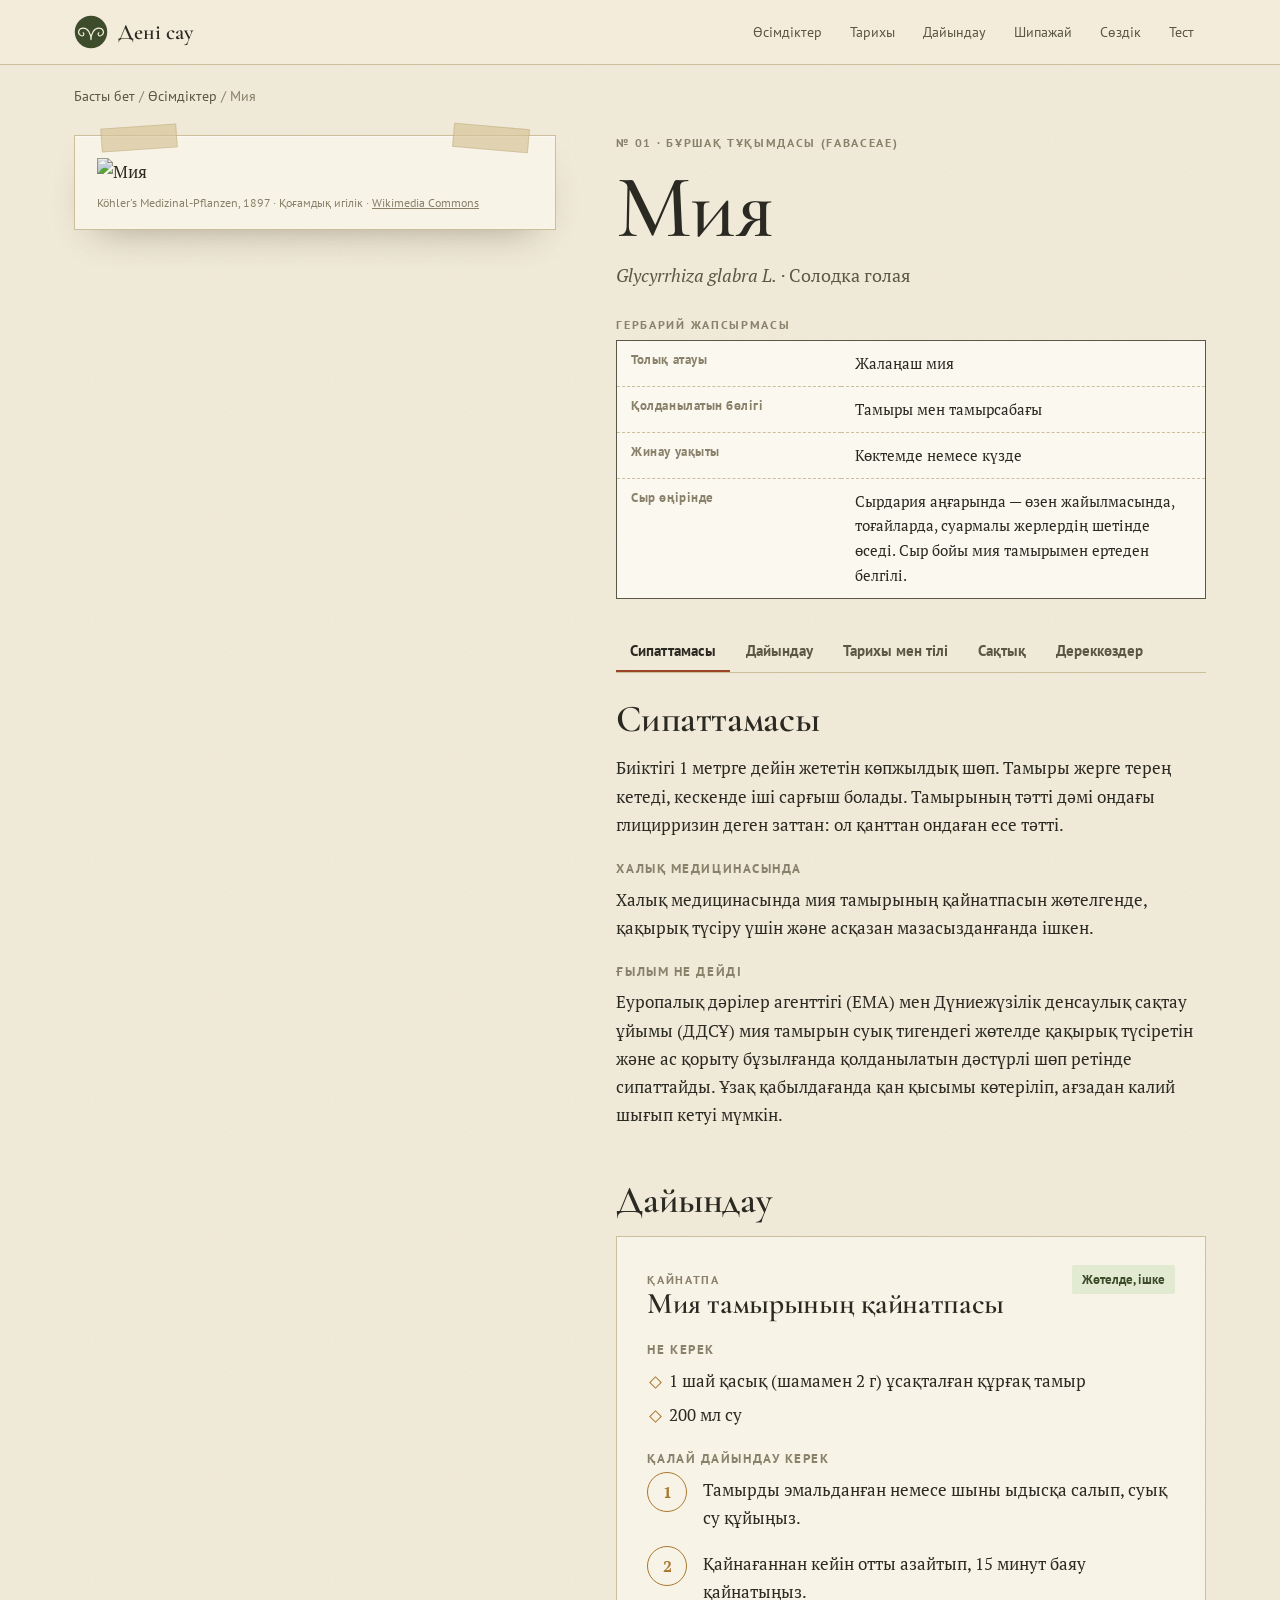
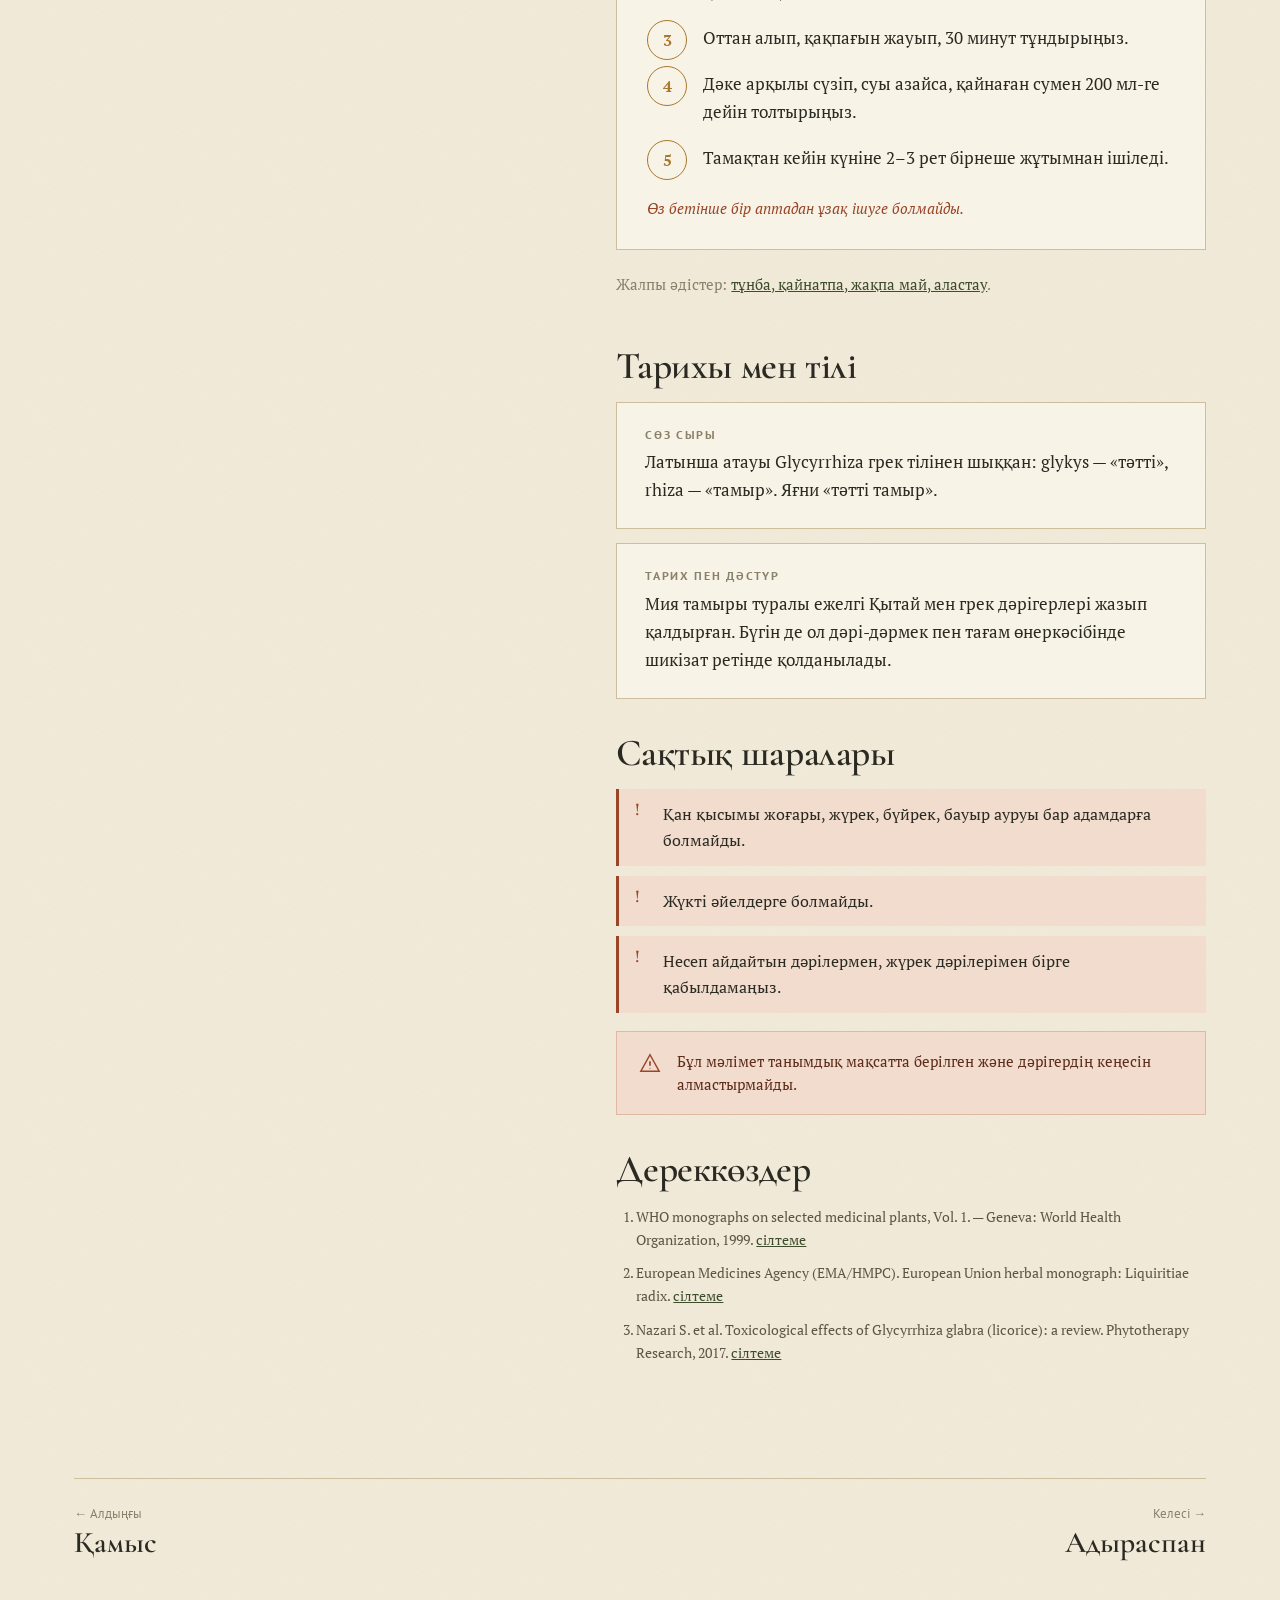
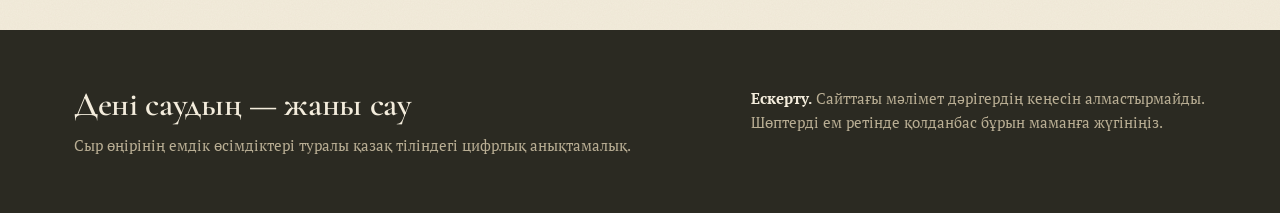
==== plant.html @ 4925a10c "Сайт «Дені саудың — жаны сау»: емдік өсімдіктер анықтамалығы Co-Authored-By: Claude Opus 5.5 <norepl" ====
<!doctype html>
<html lang="kk">
<head>
  <meta charset="utf-8">
  <meta name="viewport" content="width=device-width, initial-scale=1">
  <title>Өсімдік — Дені саудың жаны сау</title>
  <link rel="preconnect" href="https://fonts.googleapis.com">
  <link rel="preconnect" href="https://fonts.gstatic.com" crossorigin>
  <link href="https://fonts.googleapis.com/css2?family=Cormorant+Garamond:ital,wght@0,500;0,600;0,700;1,500&family=PT+Sans:wght@400;700&family=PT+Serif:ital,wght@0,400;0,700;1,400&display=swap" rel="stylesheet">
  <link rel="stylesheet" href="css/style.css?v=4">
  <link rel="icon" href="data:image/svg+xml,%3Csvg xmlns='http://www.w3.org/2000/svg' viewBox='0 0 44 44'%3E%3Ccircle cx='22' cy='22' r='21' fill='%233d4c2a'/%3E%3Cpath d='M22 32C22 22 26 14 32 14S40 20 36 23 30 22 32 20M22 32C22 22 18 14 12 14S4 20 8 23 14 22 12 20' fill='none' stroke='%23f3ecdc' stroke-width='2.2' stroke-linecap='round'/%3E%3C/svg%3E">
</head>
<body>
<svg width="0" height="0" style="position:absolute" aria-hidden="true">
  <defs>
    <symbol id="qm" viewBox="0 0 44 22">
      <path d="M22 21C22 13 26 6 32 6S40 12 36 15 30 14 32 12M22 21C22 13 18 6 12 6S4 12 8 15 14 14 12 12" fill="none" stroke="currentColor" stroke-width="1.5" stroke-linecap="round"/>
    </symbol>
  </defs>
</svg>

<header class="nav">
  <div class="wrap">
    <a class="brand" href="index.html" aria-label="Басты бет">
      <svg viewBox="0 0 44 44" aria-hidden="true"><circle cx="22" cy="22" r="21" fill="#3d4c2a"/><use href="#qm" x="0" y="11" width="44" height="22" color="#f3ecdc"/></svg>
      <b>Дені сау</b>
    </a>
    <nav class="nav-links" id="navLinks">
      <a href="index.html#osimdikter">Өсімдіктер</a>
      <a href="index.html#tarih">Тарихы</a>
      <a href="index.html#adister">Дайындау</a>
      <a href="index.html#karta">Шипажай</a>
      <a href="index.html#sozdik">Сөздік</a>
      <a href="index.html#test">Тест</a>
    </nav>
    <button class="menu-btn" id="menuBtn" aria-label="Мәзір" aria-expanded="false">
      <svg width="22" height="16" viewBox="0 0 22 16"><path d="M0 1h22M0 8h22M0 15h22" stroke="currentColor" stroke-width="1.6"/></svg>
    </button>
  </div>
</header>

<main class="wrap" id="page"></main>

<footer>
  <div class="wrap">
    <div>
      <h3>Дені саудың — жаны сау</h3>
      <p>Сыр өңірінің емдік өсімдіктері туралы қазақ тіліндегі цифрлық анықтамалық.</p>
    </div>
    <div>
      <p><b style="color:#f3ecdc">Ескерту.</b> Сайттағы мәлімет дәрігердің кеңесін алмастырмайды. Шөптерді ем ретінде қолданбас бұрын маманға жүгініңіз.</p>
    </div>
  </div>
</footer>

<script src="js/data.js?v=4"></script>
<script src="js/plant.js?v=4"></script>
</body>
</html>
---- css/style.css ----
:root {
  --paper: #f3ecdc;
  --paper-2: #ebe1c8;
  --paper-3: #e2d5b6;
  --card: #f8f3e7;
  --ink: #2b2a22;
  --ink-soft: #5c5646;
  --ink-faint: #8a816b;
  --line: #cdbf9e;
  --sage: #56683d;
  --sage-dark: #3d4c2a;
  --ochre: #a9772e;
  --clay: #9a4528;
  --clay-bg: #f1dccd;
  --river: #3b6567;
  --display: "Cormorant Garamond", "PT Serif", Georgia, serif;
  --body: "PT Serif", Georgia, serif;
  --label: "PT Sans", "Segoe UI", sans-serif;
  --max: 1180px;
  --grain: url("data:image/svg+xml,%3Csvg xmlns='http://www.w3.org/2000/svg' width='240' height='240'%3E%3Cfilter id='n'%3E%3CfeTurbulence type='fractalNoise' baseFrequency='.85' numOctaves='3' stitchTiles='stitch'/%3E%3CfeColorMatrix values='0 0 0 0 .35 0 0 0 0 .28 0 0 0 0 .16 0 0 0 .07 0'/%3E%3C/filter%3E%3Crect width='240' height='240' filter='url(%23n)'/%3E%3C/svg%3E");
}

* { box-sizing: border-box; }
html { scroll-behavior: smooth; scroll-padding-top: 76px; }
body {
  margin: 0;
  background: var(--paper) var(--grain);
  color: var(--ink);
  font: 17px/1.65 var(--body);
  -webkit-font-smoothing: antialiased;
  overflow-x: hidden;
}
img { max-width: 100%; display: block; }
a { color: var(--sage-dark); }
a:hover { color: var(--clay); }
h1, h2, h3, h4 { font-family: var(--display); font-weight: 600; line-height: 1.1; margin: 0; letter-spacing: -0.01em; }
p { margin: 0 0 1em; }
.wrap { width: 100%; max-width: var(--max); margin: 0 auto; padding: 0 24px; }
.label {
  font: 600 12px/1.3 var(--label);
  letter-spacing: 0.14em;
  text-transform: uppercase;
  color: var(--ink-faint);
}
.lat { font-style: italic; color: var(--ink-soft); }
:focus-visible { outline: 2px solid var(--clay); outline-offset: 3px; }

/* ---------- Навигация ---------- */
.nav {
  position: sticky; top: 0; z-index: 50;
  background: rgba(243, 236, 220, 0.92);
  backdrop-filter: blur(6px);
  border-bottom: 1px solid var(--line);
}
.nav .wrap { display: flex; align-items: center; gap: 24px; height: 64px; }
.brand { display: flex; align-items: center; gap: 10px; text-decoration: none; color: var(--ink); }
.brand svg { width: 34px; height: 34px; flex: none; }
.brand b { font: 600 22px/1 var(--display); }
.nav-links { display: flex; gap: 4px; margin-left: auto; }
.nav-links a {
  font: 500 14px/1 var(--label); color: var(--ink-soft); text-decoration: none;
  padding: 9px 12px; border-radius: 3px;
}
.nav-links a:hover, .nav-links a.on { color: var(--ink); background: var(--paper-2); }
.menu-btn { display: none; margin-left: auto; background: none; border: 1px solid var(--line); border-radius: 3px; padding: 8px 10px; cursor: pointer; color: var(--ink); }
.menu-btn svg { display: block; }

/* ---------- Орнамент ---------- */
.ornament { height: 22px; color: var(--ochre); opacity: 0.75; }
.ornament svg { width: 100%; height: 100%; display: block; }
.rule { display: flex; align-items: center; gap: 14px; color: var(--ochre); }
.rule::before, .rule::after { content: ""; flex: 1; height: 1px; background: var(--line); }
.rule svg { width: 44px; height: 22px; }

/* ---------- Басты бет ---------- */
.hero { padding: 64px 0 40px; }
.hero .wrap { display: grid; grid-template-columns: 1.08fr 0.92fr; gap: 56px; align-items: center; }
.hero h1 { font-size: clamp(48px, 7.4vw, 96px); font-weight: 500; line-height: 0.98; margin: 18px 0 22px; }
.hero h1 em { font-style: italic; color: var(--sage); }
.hero .lead { font-size: 19px; color: var(--ink-soft); max-width: 34em; }
.btns { display: flex; flex-wrap: wrap; gap: 12px; margin-top: 30px; }
.btn {
  display: inline-flex; align-items: center; gap: 10px;
  font: 600 15px/1 var(--label); text-decoration: none;
  padding: 15px 22px; border-radius: 3px; border: 1px solid var(--ink);
  color: var(--ink); background: transparent; cursor: pointer;
  transition: background .2s, color .2s, transform .2s;
}
.btn:hover { background: var(--ink); color: var(--paper); }
.btn.primary { background: var(--sage-dark); border-color: var(--sage-dark); color: #f6f1e4; }
.btn.primary:hover { background: var(--ink); border-color: var(--ink); }
.btn svg { width: 16px; height: 16px; }
.hero-stats { display: flex; gap: 36px; margin-top: 44px; padding-top: 22px; border-top: 1px solid var(--line); }
.hero-stats b { display: block; font: 600 38px/1 var(--display); font-variant-numeric: lining-nums; }
.hero-stats span { font: 13px/1.3 var(--label); color: var(--ink-faint); }

/* Гербарий парағы */
.sheet {
  position: relative; background: var(--card);
  padding: 22px 22px 18px; border: 1px solid var(--line);
  box-shadow: 0 1px 0 #fff8 inset, 0 18px 40px -22px rgba(60, 45, 20, 0.45);
}
.sheet::before, .sheet::after {
  content: ""; position: absolute; width: 74px; height: 22px;
  background: rgba(214, 196, 150, 0.65); border: 1px solid rgba(160, 140, 90, 0.25);
}
.sheet::before { top: -10px; left: 26px; transform: rotate(-4deg); }
.sheet::after { top: -10px; right: 26px; transform: rotate(5deg); }
.sheet img { width: 100%; mix-blend-mode: multiply; }
.hero .sheet { transform: rotate(1.2deg); }
.hero .sheet img { max-height: 520px; object-fit: contain; }
.tag {
  margin: 14px 0 0 auto; width: max-content; max-width: 100%;
  border: 1px solid var(--ink-soft); background: #fbf8ef; padding: 8px 12px;
  font: 13px/1.45 var(--label); color: var(--ink-soft);
}
.tag b { font: 600 18px/1.2 var(--display); color: var(--ink); display: block; }
.tag i { font-family: var(--body); }

/* ---------- Бөлімдер ---------- */
section.block { padding: 88px 0; }
section.block.alt { background: var(--paper-2) var(--grain); border-top: 1px solid var(--line); border-bottom: 1px solid var(--line); }
.sec-head { display: grid; grid-template-columns: 120px 1fr; gap: 24px; margin-bottom: 44px; }
.sec-num { font: italic 500 72px/0.9 var(--display); color: var(--ochre); }
body { font-variant-numeric: lining-nums; }
.sec-head h2 { font-size: clamp(36px, 4.6vw, 56px); margin: 6px 0 12px; }
.sec-head p { color: var(--ink-soft); max-width: 40em; margin: 0; }

/* Сүзгі */
.tools { display: flex; flex-wrap: wrap; gap: 12px; align-items: center; margin-bottom: 28px; }
.search {
  flex: 1 1 260px; display: flex; align-items: center; gap: 10px;
  border: 1px solid var(--line); background: var(--card); padding: 0 14px; border-radius: 3px;
}
.search input { border: 0; background: transparent; font: 16px var(--body); padding: 12px 0; width: 100%; color: var(--ink); outline: none; }
.chips { display: flex; flex-wrap: wrap; gap: 6px; }
.chip {
  font: 500 14px/1 var(--label); padding: 10px 14px; border-radius: 40px;
  border: 1px solid var(--line); background: transparent; color: var(--ink-soft); cursor: pointer;
}
.chip:hover { border-color: var(--ink-soft); }
.chip.on { background: var(--ink); color: var(--paper); border-color: var(--ink); }

/* Карточкалар */
.grid { display: grid; grid-template-columns: repeat(auto-fill, minmax(250px, 1fr)); gap: 26px; }
.card {
  display: flex; flex-direction: column; text-decoration: none; color: inherit;
  background: var(--card); border: 1px solid var(--line); padding: 16px 16px 18px;
  transition: transform .25s ease, box-shadow .25s ease;
}
.card:hover { transform: translateY(-4px); box-shadow: 0 20px 34px -24px rgba(60, 45, 20, 0.55); color: inherit; }
.card .pic { aspect-ratio: 4 / 5; background: #f4efe2; display: flex; align-items: center; justify-content: center; overflow: hidden; margin-bottom: 14px; }
.card .pic img { width: 100%; height: 100%; object-fit: contain; mix-blend-mode: multiply; }
.card .pic.photo img { object-fit: cover; mix-blend-mode: normal; }
.card .no { font: 600 11px/1 var(--label); letter-spacing: .14em; color: var(--ink-faint); display: flex; justify-content: space-between; }
.card h3 { font-size: 32px; margin: 8px 0 2px; }
.card .lat { font-size: 14px; }
.card p { font-size: 15px; color: var(--ink-soft); margin: 10px 0 0; line-height: 1.5; }
.warn-dot { color: var(--clay); }
.empty { padding: 40px; text-align: center; color: var(--ink-faint); border: 1px dashed var(--line); }

/* Тарих */
.timeline { position: relative; display: grid; gap: 0; }
.timeline::before { content: ""; position: absolute; left: 150px; top: 8px; bottom: 8px; width: 1px; background: var(--line); }
.t-item { display: grid; grid-template-columns: 150px 1fr; gap: 34px; padding: 0 0 40px; position: relative; }
.t-item::after { content: ""; position: absolute; left: 145px; top: 10px; width: 11px; height: 11px; border-radius: 50%; background: var(--paper-2); border: 2px solid var(--ochre); }
.t-when { font: italic 500 26px/1.1 var(--display); color: var(--ochre); text-align: right; padding-right: 26px; }
.t-item h3 { font-size: 30px; margin-bottom: 8px; }
.t-item p { color: var(--ink-soft); max-width: 44em; margin: 0; }
.quote {
  margin: 20px 0 0; padding: 30px 34px; background: var(--card); border-left: 3px solid var(--sage);
  font: italic 500 24px/1.4 var(--display); color: var(--ink);
}
.quote cite { display: block; margin-top: 12px; font: 13px/1.4 var(--label); font-style: normal; color: var(--ink-faint); }

/* Әдістер */
.methods { display: grid; grid-template-columns: 260px 1fr; gap: 40px; align-items: start; }
.m-tabs { display: flex; flex-direction: column; gap: 4px; position: sticky; top: 90px; }
.m-tab {
  text-align: left; background: none; border: 0; border-left: 2px solid var(--line);
  padding: 12px 16px; cursor: pointer; color: var(--ink-soft); font: 600 21px/1.15 var(--display);
}
.m-tab small { display: block; font: 13px/1.3 var(--label); color: var(--ink-faint); margin-top: 3px; }
.m-tab:hover { color: var(--ink); }
.m-tab.on { border-left-color: var(--clay); color: var(--ink); background: var(--card); }
.m-panel { background: var(--card); border: 1px solid var(--line); padding: 36px 40px; }
.m-panel h3 { font-size: 40px; }
.m-panel .sub { color: var(--ink-faint); margin: 6px 0 22px; font: 15px var(--label); }
ol.steps { list-style: none; counter-reset: s; padding: 0; margin: 0; }
ol.steps li { counter-increment: s; position: relative; padding: 0 0 18px 56px; }
ol.steps li::before {
  content: counter(s); position: absolute; left: 0; top: -4px; width: 38px; height: 38px;
  border: 1px solid var(--ochre); border-radius: 50%; display: grid; place-items: center;
  font: 700 16px/1 var(--body); color: var(--ochre);
}
.m-related { margin-top: 14px; padding-top: 18px; border-top: 1px dashed var(--line); font: 14px/1.5 var(--label); color: var(--ink-soft); }
.m-related a { margin-right: 10px; }

/* Ескерту */
.notice { display: flex; gap: 16px; background: var(--clay-bg); border: 1px solid #dfb9a3; padding: 18px 22px; color: #5d2c1a; font-size: 15px; line-height: 1.55; }
.notice svg { flex: none; width: 22px; height: 22px; margin-top: 2px; color: var(--clay); }
.notice p { margin: 0; }

/* Карта */
.map-wrap { display: grid; grid-template-columns: 1fr 340px; gap: 0; border: 1px solid var(--line); background: var(--card); }
#map { height: 520px; background: var(--paper-3); }
#map .leaflet-tile-pane { filter: sepia(0.35) saturate(0.75) contrast(0.95); }
.places { padding: 8px 0; max-height: 520px; overflow: auto; border-left: 1px solid var(--line); }
.place { display: block; width: 100%; text-align: left; background: none; border: 0; border-bottom: 1px solid var(--line); padding: 16px 20px; cursor: pointer; font: inherit; color: inherit; }
.place:last-child { border-bottom: 0; }
.place:hover, .place.on { background: var(--paper); }
.place b { font: 600 21px/1.2 var(--display); display: block; }
.place span { font-size: 14px; color: var(--ink-soft); line-height: 1.45; display: block; margin-top: 4px; }
.pin { width: 18px; height: 18px; border-radius: 50%; border: 3px solid #fbf8ef; box-shadow: 0 1px 4px rgba(0,0,0,.35); }
.pin-shipazhai { background: var(--clay); width: 22px; height: 22px; }
.pin-plant { background: var(--sage); }
.pin-city { background: var(--ink-soft); width: 12px; height: 12px; }
.leaflet-popup-content-wrapper { border-radius: 3px; background: var(--card); color: var(--ink); font-family: var(--body); }
.leaflet-popup-content { margin: 12px 16px; font-size: 14px; line-height: 1.5; }
.leaflet-popup-content b { font: 600 19px/1.2 var(--display); display: block; margin-bottom: 4px; }
.leaflet-container a.leaflet-popup-close-button { color: var(--ink-soft); }
.shipa { display: grid; grid-template-columns: 1fr 1fr; gap: 26px; margin-top: 36px; }
.shipa .box { background: var(--card); border: 1px solid var(--line); padding: 26px 28px; }
.shipa h3 { font-size: 30px; margin-bottom: 10px; }
.shipa ul { margin: 0; padding-left: 20px; color: var(--ink-soft); }

/* Сөздік */
.gloss { display: grid; grid-template-columns: repeat(auto-fill, minmax(300px, 1fr)); gap: 0; border-top: 1px solid var(--line); }
.g-item { padding: 18px 4px; border-bottom: 1px solid var(--line); display: grid; grid-template-columns: 1fr; gap: 2px; }
.g-item:nth-child(odd) { padding-right: 28px; }
.g-item b { font: 600 25px/1.15 var(--display); }
.g-item .ru { font: italic 15px var(--body); color: var(--ochre); }
.g-item span:last-child { font-size: 15px; color: var(--ink-soft); }

/* Викторина */
.quiz { max-width: 760px; margin: 0 auto; background: var(--card); border: 1px solid var(--line); padding: 36px 40px; }
.q-top { display: flex; justify-content: space-between; align-items: center; margin-bottom: 18px; }
.q-bar { height: 3px; background: var(--paper-3); margin-bottom: 26px; }
.q-bar i { display: block; height: 100%; background: var(--sage); transition: width .3s; }
.q-body { display: grid; grid-template-columns: 200px 1fr; gap: 30px; align-items: start; }
.q-body.noimg { grid-template-columns: 1fr; }
.q-img { background: #f4efe2; aspect-ratio: 4/5; display: flex; align-items: center; justify-content: center; }
.q-img img { max-height: 100%; object-fit: contain; mix-blend-mode: multiply; }
.q-text { font: 600 28px/1.2 var(--display); margin-bottom: 18px; }
.q-opts { display: grid; gap: 10px; }
.q-opt {
  text-align: left; padding: 14px 18px; border: 1px solid var(--line); background: #fbf8ef;
  font: 17px var(--body); color: var(--ink); cursor: pointer; border-radius: 3px;
}
.q-opt:hover:not(:disabled) { border-color: var(--ink-soft); }
.q-opt.ok { background: #e3ead2; border-color: var(--sage); }
.q-opt.bad { background: var(--clay-bg); border-color: var(--clay); }
.q-opt:disabled { cursor: default; }
.q-why { margin-top: 16px; font-size: 15px; color: var(--ink-soft); min-height: 1.5em; }
.q-next { margin-top: 18px; }
.q-result { text-align: center; padding: 10px 0; }
.q-result b { font: 600 84px/1 var(--display); color: var(--sage-dark); display: block; }

/* Дереккөздер */
.sources { columns: 2; column-gap: 48px; font-size: 14px; color: var(--ink-soft); padding-left: 20px; margin: 0; }
.sources li { break-inside: avoid; margin-bottom: 10px; }

/* Аяқ жағы */
footer { background: var(--ink); color: #d9cfb8; padding: 56px 0 40px; }
footer .wrap { display: grid; grid-template-columns: 1.4fr 1fr; gap: 40px; }
footer h3 { color: #f3ecdc; font-size: 34px; margin-bottom: 10px; }
footer p { font-size: 15px; color: #b9ae94; }
footer a { color: #e7d9b4; }
footer .small { font: 13px/1.6 var(--label); color: #968c74; grid-column: 1 / -1; border-top: 1px solid #47443a; padding-top: 22px; margin-top: 10px; }

/* ---------- Өсімдік беті ---------- */
.crumbs { padding: 22px 0 0; font: 14px var(--label); color: var(--ink-faint); }
.crumbs a { color: var(--ink-soft); text-decoration: none; }
.crumbs a:hover { color: var(--clay); }
.plant { display: grid; grid-template-columns: 0.9fr 1.1fr; gap: 60px; padding: 30px 0 70px; align-items: start; }
.plant > * { min-width: 0; }
.credit { overflow-wrap: anywhere; }
.plant-media { position: sticky; top: 90px; display: grid; gap: 22px; }
.plant-media .sheet img { max-height: 70vh; object-fit: contain; }
.plant-media .photo { border: 1px solid var(--line); background: var(--card); padding: 10px; }
.plant-media .photo img { width: 100%; aspect-ratio: 4/3; object-fit: cover; }
.credit { font: 12px/1.45 var(--label); color: var(--ink-faint); margin-top: 8px; }
.credit a { color: var(--ink-faint); }
.plant h1 { font-size: clamp(56px, 7vw, 92px); font-weight: 500; margin: 8px 0 4px; }
.plant .names { font-size: 18px; color: var(--ink-soft); margin-bottom: 26px; }
.badge { display: inline-flex; align-items: center; gap: 6px; font: 600 12px/1 var(--label); letter-spacing: .08em; text-transform: uppercase; padding: 7px 10px; border-radius: 2px; background: var(--clay); color: #fff; margin-left: 10px; vertical-align: middle; }
.label-table { width: 100%; border-collapse: collapse; border: 1px solid var(--ink-soft); background: #fbf8ef; font-size: 15px; margin-bottom: 30px; }
.label-table caption { caption-side: top; text-align: left; padding-bottom: 8px; }
.label-table th, .label-table td { text-align: left; vertical-align: top; padding: 10px 14px; border-bottom: 1px dashed var(--line); }
.label-table th { width: 38%; font: 600 13px/1.4 var(--label); color: var(--ink-faint); letter-spacing: .04em; }
.label-table tr:last-child th, .label-table tr:last-child td { border-bottom: 0; }
.p-tabs { display: flex; gap: 2px; border-bottom: 1px solid var(--line); margin: 6px 0 26px; overflow-x: auto; position: sticky; top: 64px; background: var(--paper) var(--grain); z-index: 5; }
.p-tabs a { font: 600 15px/1 var(--label); text-decoration: none; color: var(--ink-soft); padding: 14px 14px 12px; border-bottom: 2px solid transparent; white-space: nowrap; }
.p-tabs a:hover { color: var(--ink); }
.p-tabs a.on { color: var(--ink); border-bottom-color: var(--clay); }
.p-sec { padding-bottom: 34px; }
.p-sec > h2 { font-size: 38px; margin-bottom: 14px; }
.p-sec h4 { font: 600 13px/1.3 var(--label); text-transform: uppercase; letter-spacing: .12em; color: var(--ink-faint); margin: 22px 0 8px; }
.recipe { background: var(--card); border: 1px solid var(--line); padding: 28px 30px; margin-bottom: 22px; }
.recipe-head { display: flex; justify-content: space-between; gap: 16px; align-items: baseline; flex-wrap: wrap; margin-bottom: 18px; }
.recipe h3 { font-size: 30px; }
.recipe .use { font: 600 13px var(--label); color: var(--sage-dark); background: #e3ead2; padding: 6px 10px; border-radius: 2px; }
.recipe ul.ingr { list-style: none; padding: 0; margin: 0 0 22px; display: grid; gap: 6px; }
.recipe ul.ingr li { padding-left: 22px; position: relative; }
.recipe ul.ingr li::before { content: ""; position: absolute; left: 4px; top: 11px; width: 7px; height: 7px; border: 1.5px solid var(--ochre); transform: rotate(45deg); }
.recipe .rnote { margin-top: 6px; font-size: 15px; color: var(--clay); font-style: italic; }
ul.caution { margin: 0; padding: 0; list-style: none; display: grid; gap: 10px; }
ul.caution li { padding: 12px 16px 12px 44px; background: var(--clay-bg); border-left: 3px solid var(--clay); position: relative; font-size: 16px; }
ul.caution li::before { content: "!"; position: absolute; left: 16px; top: 11px; font: 700 18px/1 var(--display); color: var(--clay); }
.word { background: var(--card); border: 1px solid var(--line); padding: 24px 28px; font-size: 17px; }
.word + .word { margin-top: 14px; }
.p-nav { display: grid; grid-template-columns: 1fr 1fr; gap: 20px; border-top: 1px solid var(--line); padding: 26px 0 70px; }
.p-nav a { text-decoration: none; color: var(--ink); }
.p-nav a span { display: block; font: 13px var(--label); color: var(--ink-faint); margin-bottom: 4px; }
.p-nav a b { font: 600 30px/1.1 var(--display); }
.p-nav a:last-child { text-align: right; }
.p-nav a:hover b { color: var(--clay); }

/* Пайда болу анимациясы */
.reveal { opacity: 0; transform: translateY(18px); transition: opacity .7s ease, transform .7s ease; }
.reveal.in { opacity: 1; transform: none; }
@media (prefers-reduced-motion: reduce) {
  html { scroll-behavior: auto; }
  .reveal { opacity: 1; transform: none; transition: none; }
}

/* ---------- Адаптив ---------- */
@media (max-width: 980px) {
  .hero .wrap { grid-template-columns: 1fr; gap: 40px; }
  .hero .sheet { max-width: 460px; margin: 0 auto; }
  .methods { grid-template-columns: 1fr; }
  .m-tabs { position: static; flex-direction: row; overflow-x: auto; gap: 6px; }
  .m-tab { border-left: 0; border-bottom: 2px solid var(--line); white-space: nowrap; font-size: 18px; }
  .m-tab small { display: none; }
  .m-tab.on { border-bottom-color: var(--clay); }
  .map-wrap { grid-template-columns: 1fr; }
  .places { border-left: 0; border-top: 1px solid var(--line); max-height: none; }
  #map { height: 420px; }
  .plant { grid-template-columns: 1fr; gap: 30px; }
  .plant-media { position: static; }
  .plant-media .sheet img { max-height: 380px; margin: 0 auto; width: auto; }
}
@media (max-width: 760px) {
  body { font-size: 16px; }
  .wrap { padding: 0 16px; }
  .nav-links { display: none; position: absolute; top: 64px; left: 0; right: 0; flex-direction: column; background: var(--paper); border-bottom: 1px solid var(--line); padding: 8px 16px 16px; }
  .nav-links.open { display: flex; }
  .nav-links a { padding: 14px 8px; font-size: 16px; }
  .menu-btn { display: block; }
  .hero { padding: 36px 0 24px; }
  .hero-stats { gap: 22px; }
  .hero-stats b { font-size: 28px; }
  section.block { padding: 60px 0; }
  .sec-head { grid-template-columns: 1fr; gap: 0; margin-bottom: 30px; }
  .sec-num { font-size: 52px; }
  .grid { grid-template-columns: 1fr 1fr; gap: 14px; }
  .card { padding: 10px 10px 14px; }
  .card h3 { font-size: 24px; }
  .card p { display: none; }
  .timeline::before { left: 6px; }
  .t-item { grid-template-columns: 1fr; gap: 6px; padding-left: 30px; }
  .t-item::after { left: 1px; top: 8px; }
  .t-when { text-align: left; font-size: 22px; padding-right: 0; }
  .m-panel, .quiz, .recipe { padding: 24px 20px; }
  .m-panel h3 { font-size: 32px; }
  .shipa { grid-template-columns: 1fr; }
  .q-body { grid-template-columns: 1fr; }
  .q-img { max-width: 180px; }
  .sources { columns: 1; }
  footer .wrap { grid-template-columns: 1fr; }
  .p-nav a b { font-size: 22px; }
}
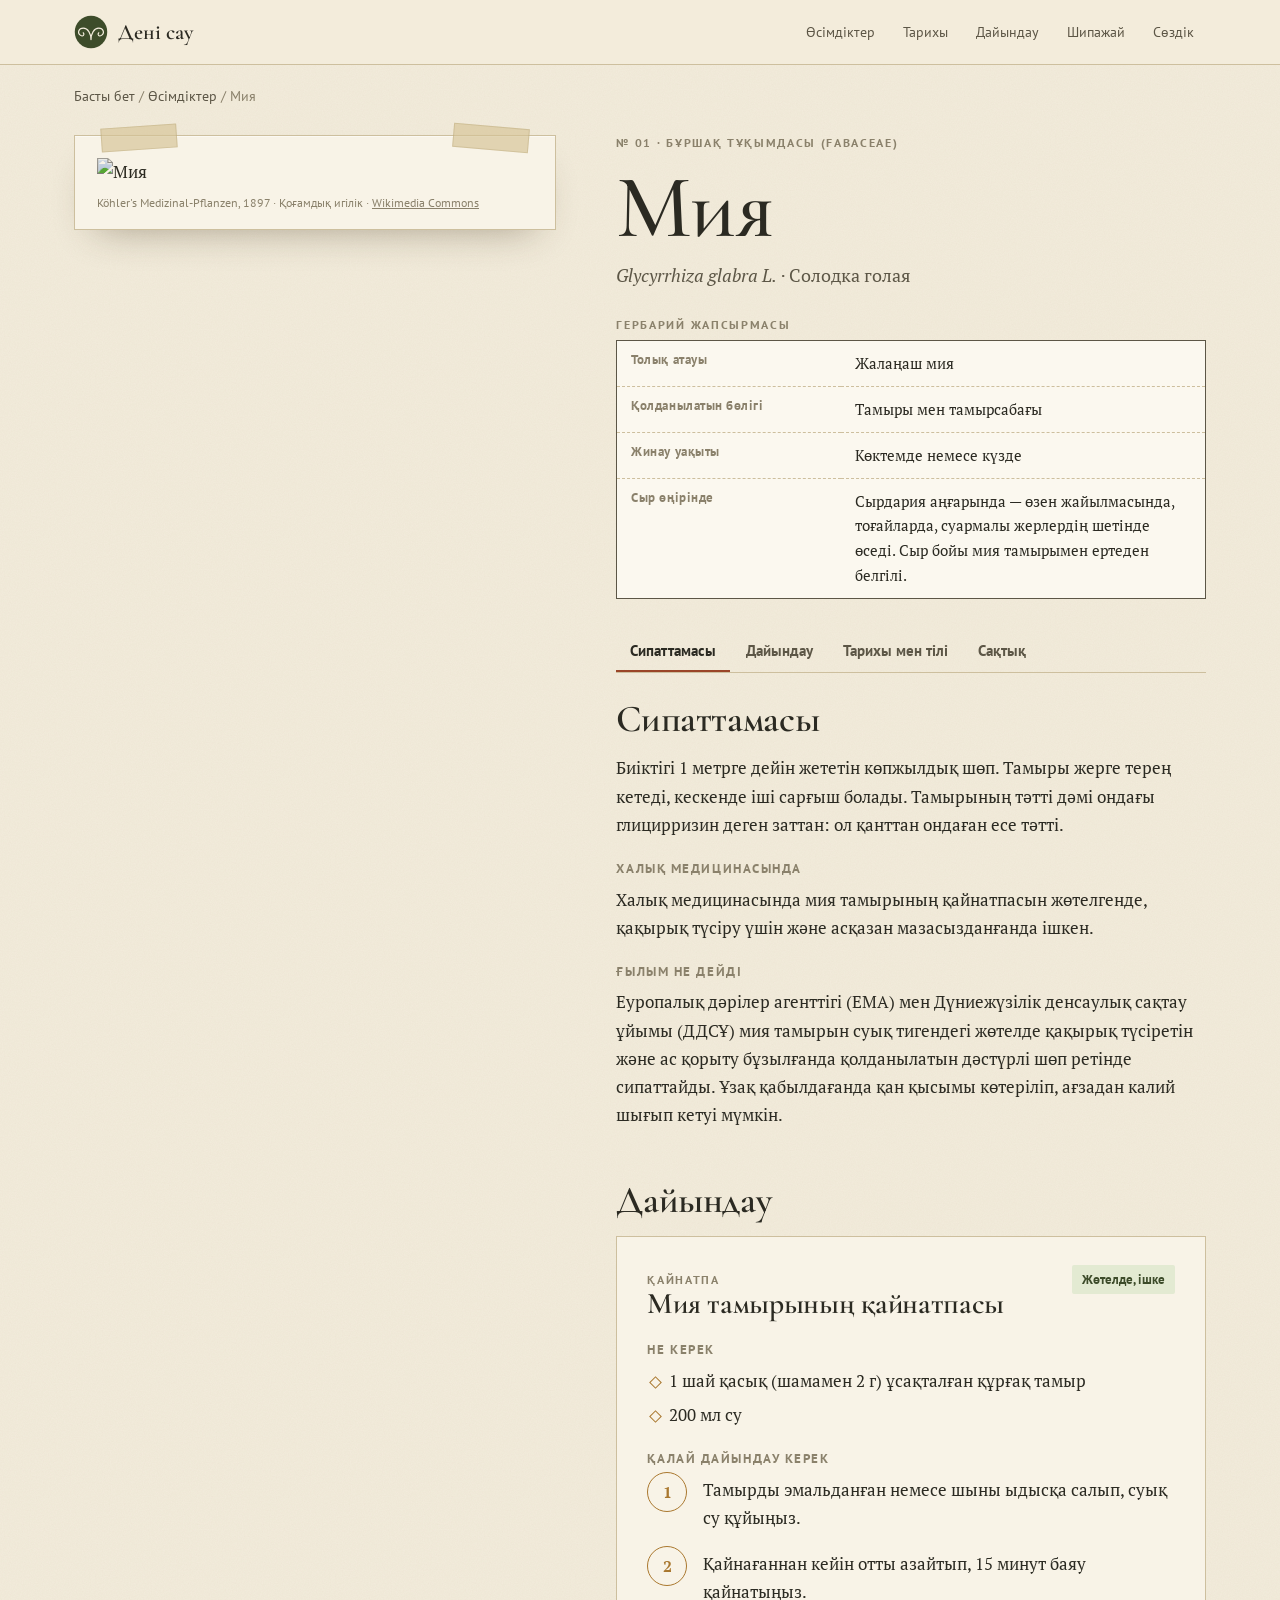
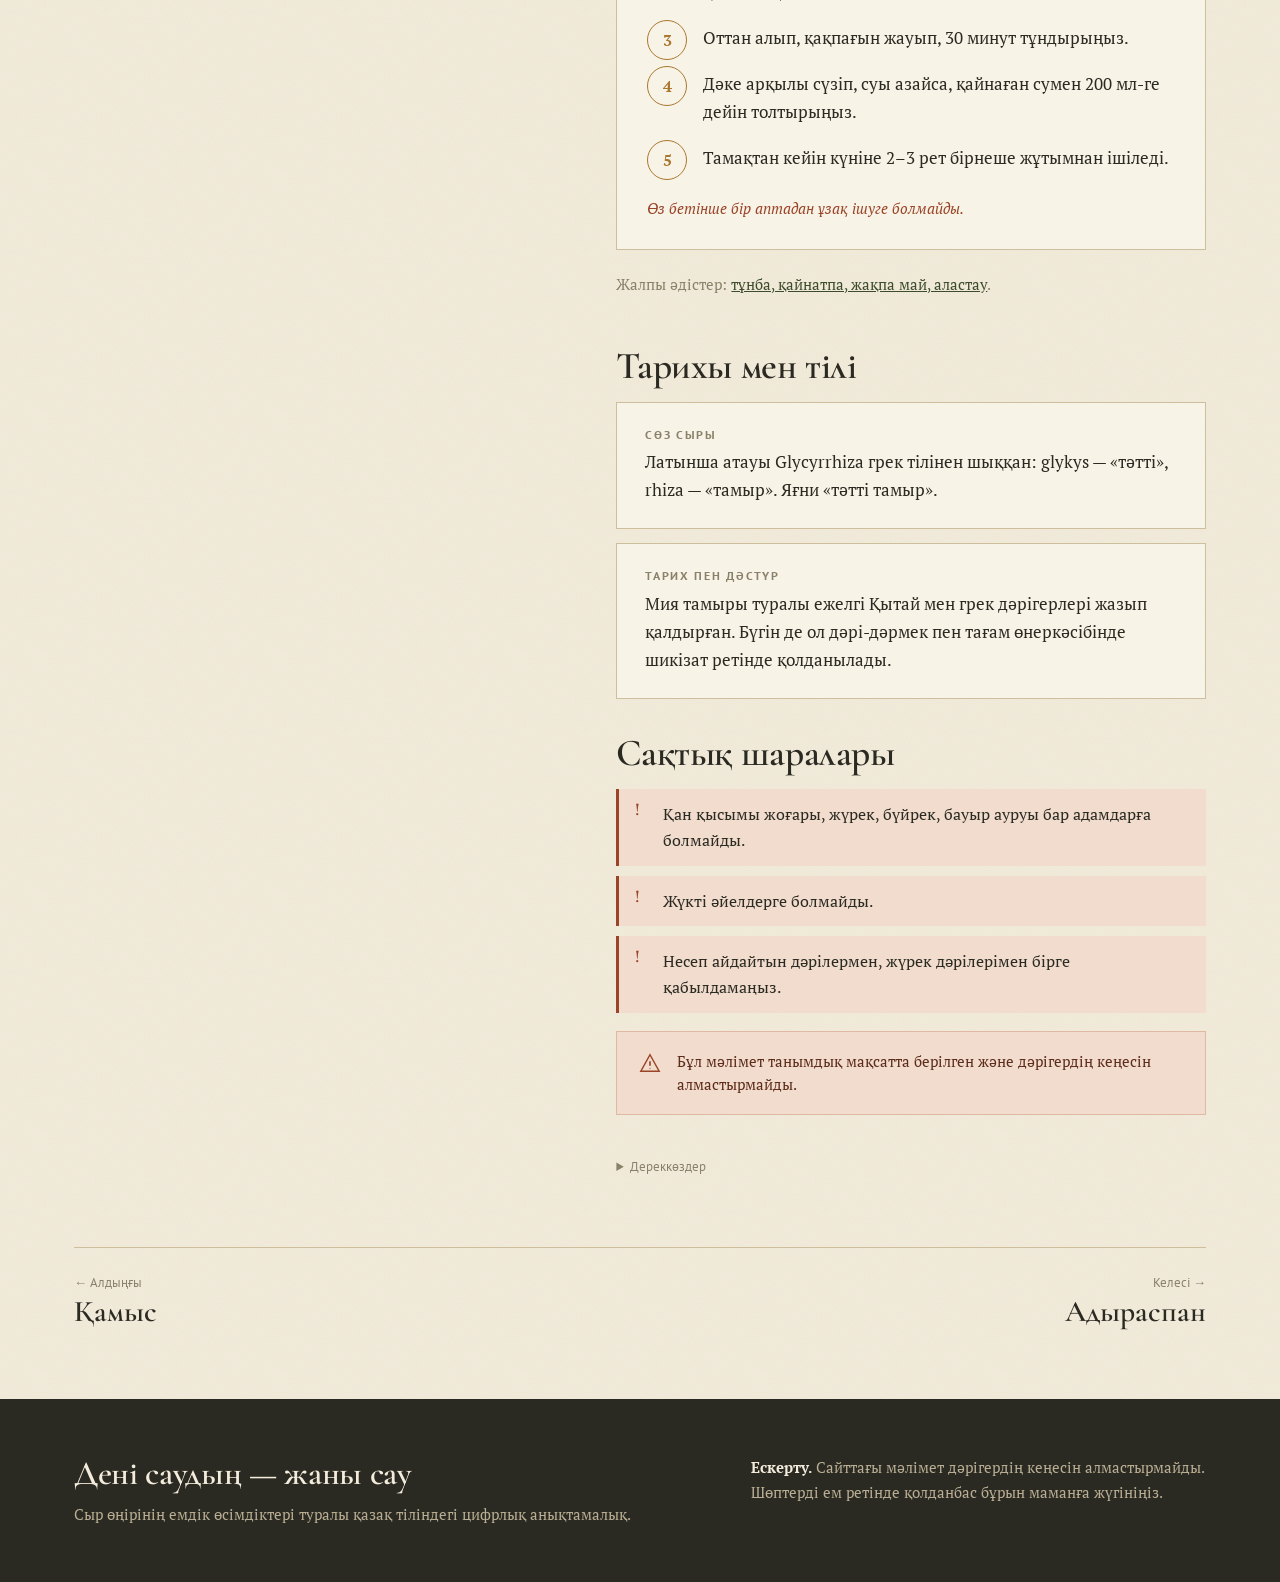
==== commit d74663a0: "Убраны тест и список источников с главной; источники на страницах растений свёрнуты Co-Authored-By: " ====
--- a/plant.html
+++ b/plant.html
@@ -7,7 +7,7 @@
   <link rel="preconnect" href="https://fonts.googleapis.com">
   <link rel="preconnect" href="https://fonts.gstatic.com" crossorigin>
   <link href="https://fonts.googleapis.com/css2?family=Cormorant+Garamond:ital,wght@0,500;0,600;0,700;1,500&family=PT+Sans:wght@400;700&family=PT+Serif:ital,wght@0,400;0,700;1,400&display=swap" rel="stylesheet">
-  <link rel="stylesheet" href="css/style.css?v=4">
+  <link rel="stylesheet" href="css/style.css?v=5">
   <link rel="icon" href="data:image/svg+xml,%3Csvg xmlns='http://www.w3.org/2000/svg' viewBox='0 0 44 44'%3E%3Ccircle cx='22' cy='22' r='21' fill='%233d4c2a'/%3E%3Cpath d='M22 32C22 22 26 14 32 14S40 20 36 23 30 22 32 20M22 32C22 22 18 14 12 14S4 20 8 23 14 22 12 20' fill='none' stroke='%23f3ecdc' stroke-width='2.2' stroke-linecap='round'/%3E%3C/svg%3E">
 </head>
 <body>
@@ -31,7 +31,6 @@
       <a href="index.html#adister">Дайындау</a>
       <a href="index.html#karta">Шипажай</a>
       <a href="index.html#sozdik">Сөздік</a>
-      <a href="index.html#test">Тест</a>
     </nav>
     <button class="menu-btn" id="menuBtn" aria-label="Мәзір" aria-expanded="false">
       <svg width="22" height="16" viewBox="0 0 22 16"><path d="M0 1h22M0 8h22M0 15h22" stroke="currentColor" stroke-width="1.6"/></svg>
@@ -53,7 +52,7 @@
   </div>
 </footer>
 
-<script src="js/data.js?v=4"></script>
-<script src="js/plant.js?v=4"></script>
+<script src="js/data.js?v=5"></script>
+<script src="js/plant.js?v=5"></script>
 </body>
 </html>
--- a/css/style.css
+++ b/css/style.css
@@ -309,6 +309,12 @@
 ul.caution li::before { content: "!"; position: absolute; left: 16px; top: 11px; font: 700 18px/1 var(--display); color: var(--clay); }
 .word { background: var(--card); border: 1px solid var(--line); padding: 24px 28px; font-size: 17px; }
 .word + .word { margin-top: 14px; }
+.refs { margin-top: 8px; font: 13px/1.5 var(--label); color: var(--ink-faint); }
+.refs summary { cursor: pointer; width: max-content; }
+.refs summary:hover { color: var(--ink-soft); }
+.refs ol { margin: 10px 0 0; padding-left: 18px; }
+.refs li { margin-bottom: 6px; }
+.refs a { color: var(--ink-faint); }
 .p-nav { display: grid; grid-template-columns: 1fr 1fr; gap: 20px; border-top: 1px solid var(--line); padding: 26px 0 70px; }
 .p-nav a { text-decoration: none; color: var(--ink); }
 .p-nav a span { display: block; font: 13px var(--label); color: var(--ink-faint); margin-bottom: 4px; }
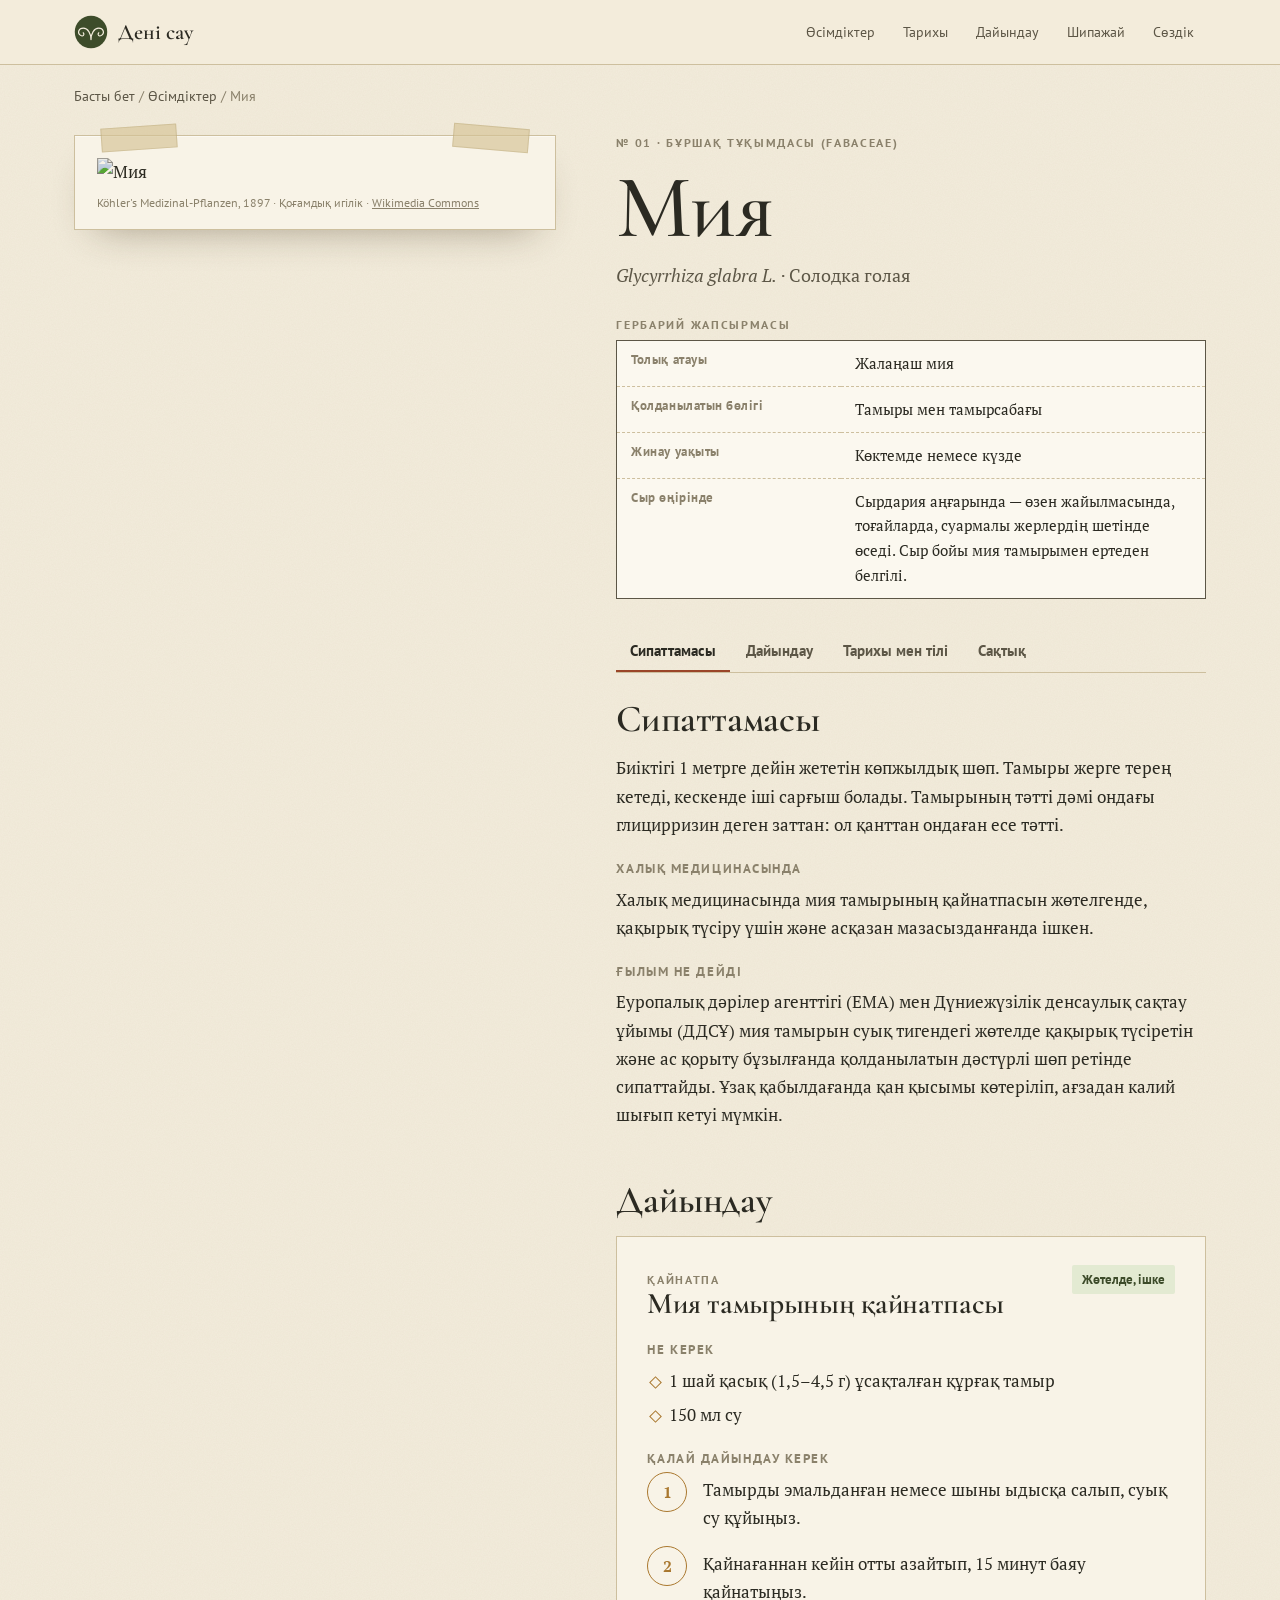
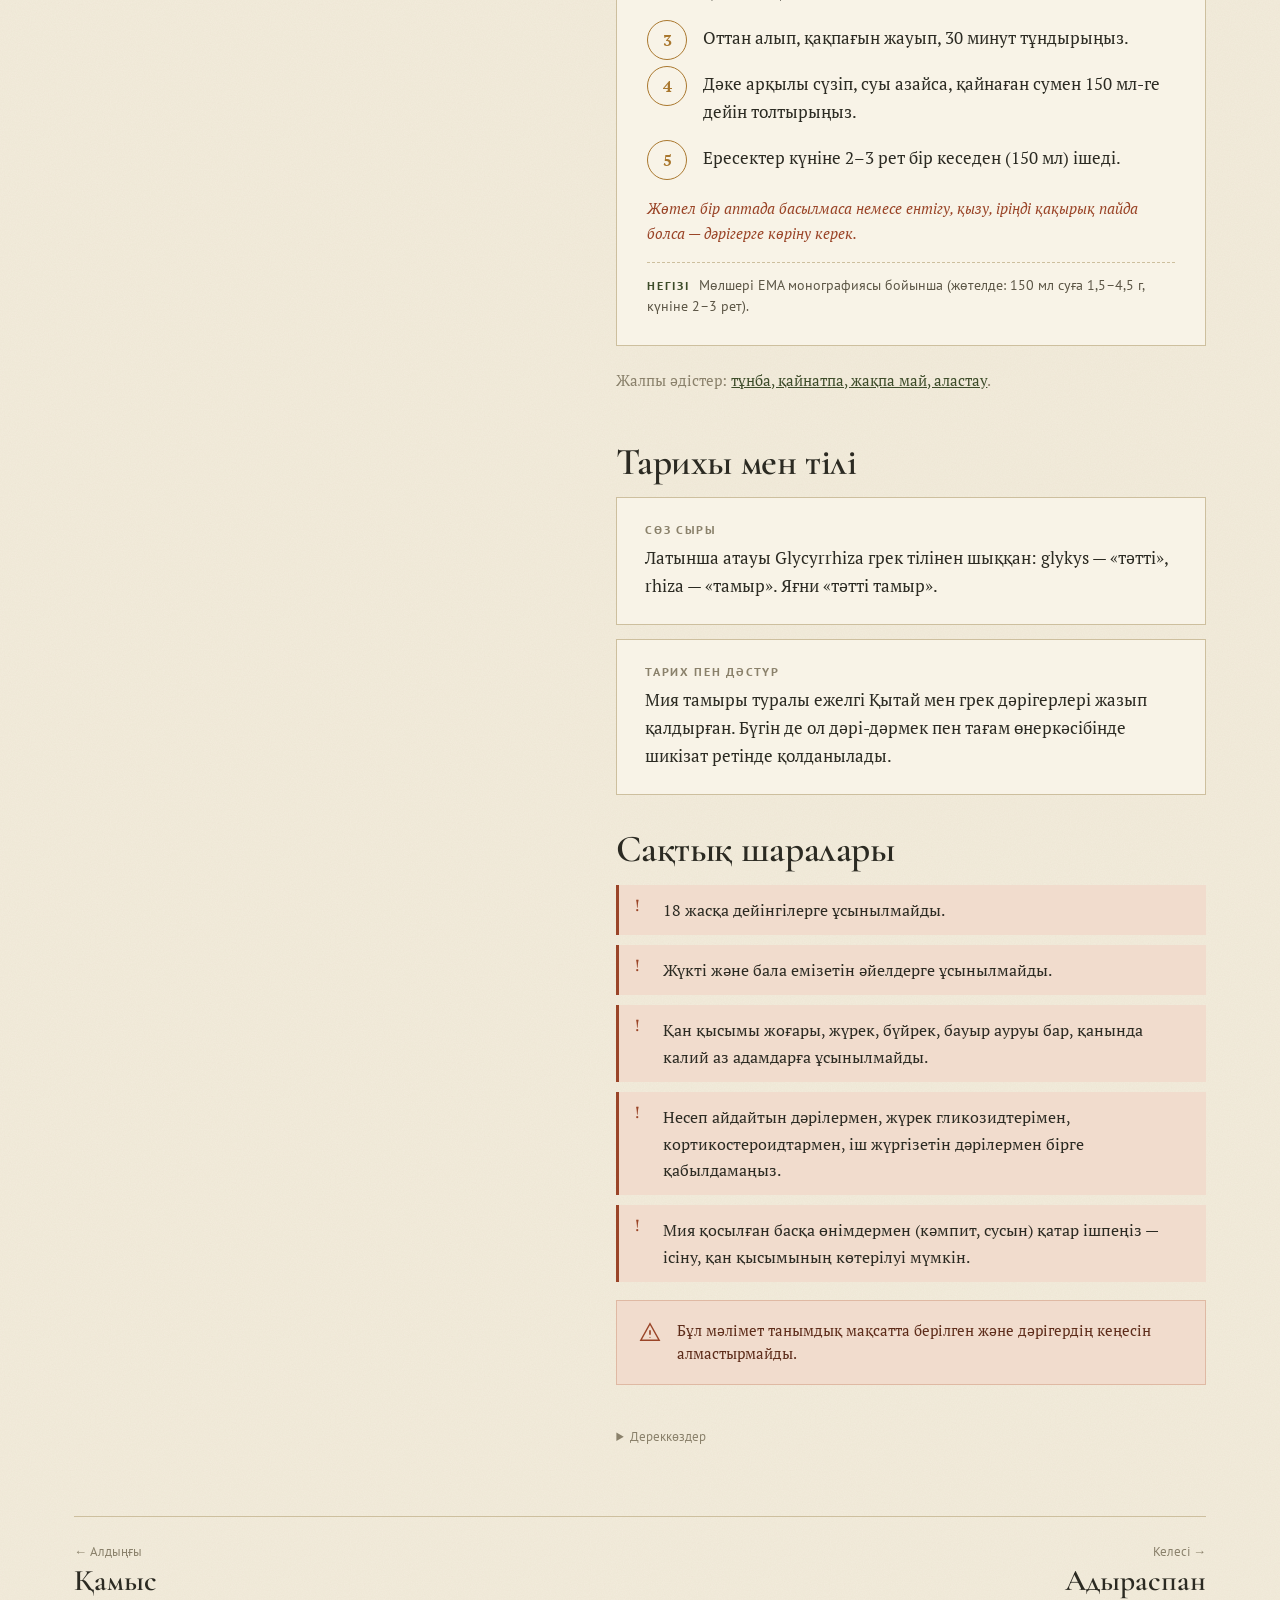
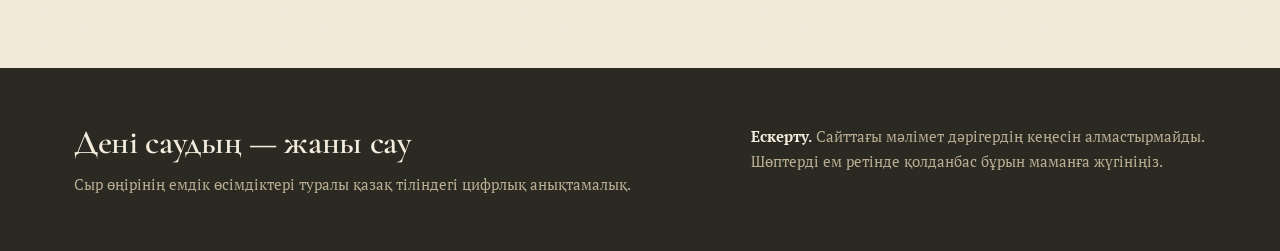
==== commit dd7063ff: "Рецепты сверены с монографиями EMA/ДДСҰ: исправлены дозировки и противопоказания, добавлены пометки " ====
--- a/plant.html
+++ b/plant.html
@@ -7,7 +7,7 @@
   <link rel="preconnect" href="https://fonts.googleapis.com">
   <link rel="preconnect" href="https://fonts.gstatic.com" crossorigin>
   <link href="https://fonts.googleapis.com/css2?family=Cormorant+Garamond:ital,wght@0,500;0,600;0,700;1,500&family=PT+Sans:wght@400;700&family=PT+Serif:ital,wght@0,400;0,700;1,400&display=swap" rel="stylesheet">
-  <link rel="stylesheet" href="css/style.css?v=5">
+  <link rel="stylesheet" href="css/style.css?v=6">
   <link rel="icon" href="data:image/svg+xml,%3Csvg xmlns='http://www.w3.org/2000/svg' viewBox='0 0 44 44'%3E%3Ccircle cx='22' cy='22' r='21' fill='%233d4c2a'/%3E%3Cpath d='M22 32C22 22 26 14 32 14S40 20 36 23 30 22 32 20M22 32C22 22 18 14 12 14S4 20 8 23 14 22 12 20' fill='none' stroke='%23f3ecdc' stroke-width='2.2' stroke-linecap='round'/%3E%3C/svg%3E">
 </head>
 <body>
@@ -52,7 +52,7 @@
   </div>
 </footer>
 
-<script src="js/data.js?v=5"></script>
-<script src="js/plant.js?v=5"></script>
+<script src="js/data.js?v=6"></script>
+<script src="js/plant.js?v=6"></script>
 </body>
 </html>
--- a/css/style.css
+++ b/css/style.css
@@ -303,6 +303,8 @@
 .recipe ul.ingr { list-style: none; padding: 0; margin: 0 0 22px; display: grid; gap: 6px; }
 .recipe ul.ingr li { padding-left: 22px; position: relative; }
 .recipe ul.ingr li::before { content: ""; position: absolute; left: 4px; top: 11px; width: 7px; height: 7px; border: 1.5px solid var(--ochre); transform: rotate(45deg); }
+.recipe .rbasis { margin-top: 16px; padding-top: 12px; border-top: 1px dashed var(--line); font: 14px/1.5 var(--label); color: var(--ink-soft); }
+.recipe .rbasis .label { margin-right: 6px; color: var(--sage-dark); }
 .recipe .rnote { margin-top: 6px; font-size: 15px; color: var(--clay); font-style: italic; }
 ul.caution { margin: 0; padding: 0; list-style: none; display: grid; gap: 10px; }
 ul.caution li { padding: 12px 16px 12px 44px; background: var(--clay-bg); border-left: 3px solid var(--clay); position: relative; font-size: 16px; }
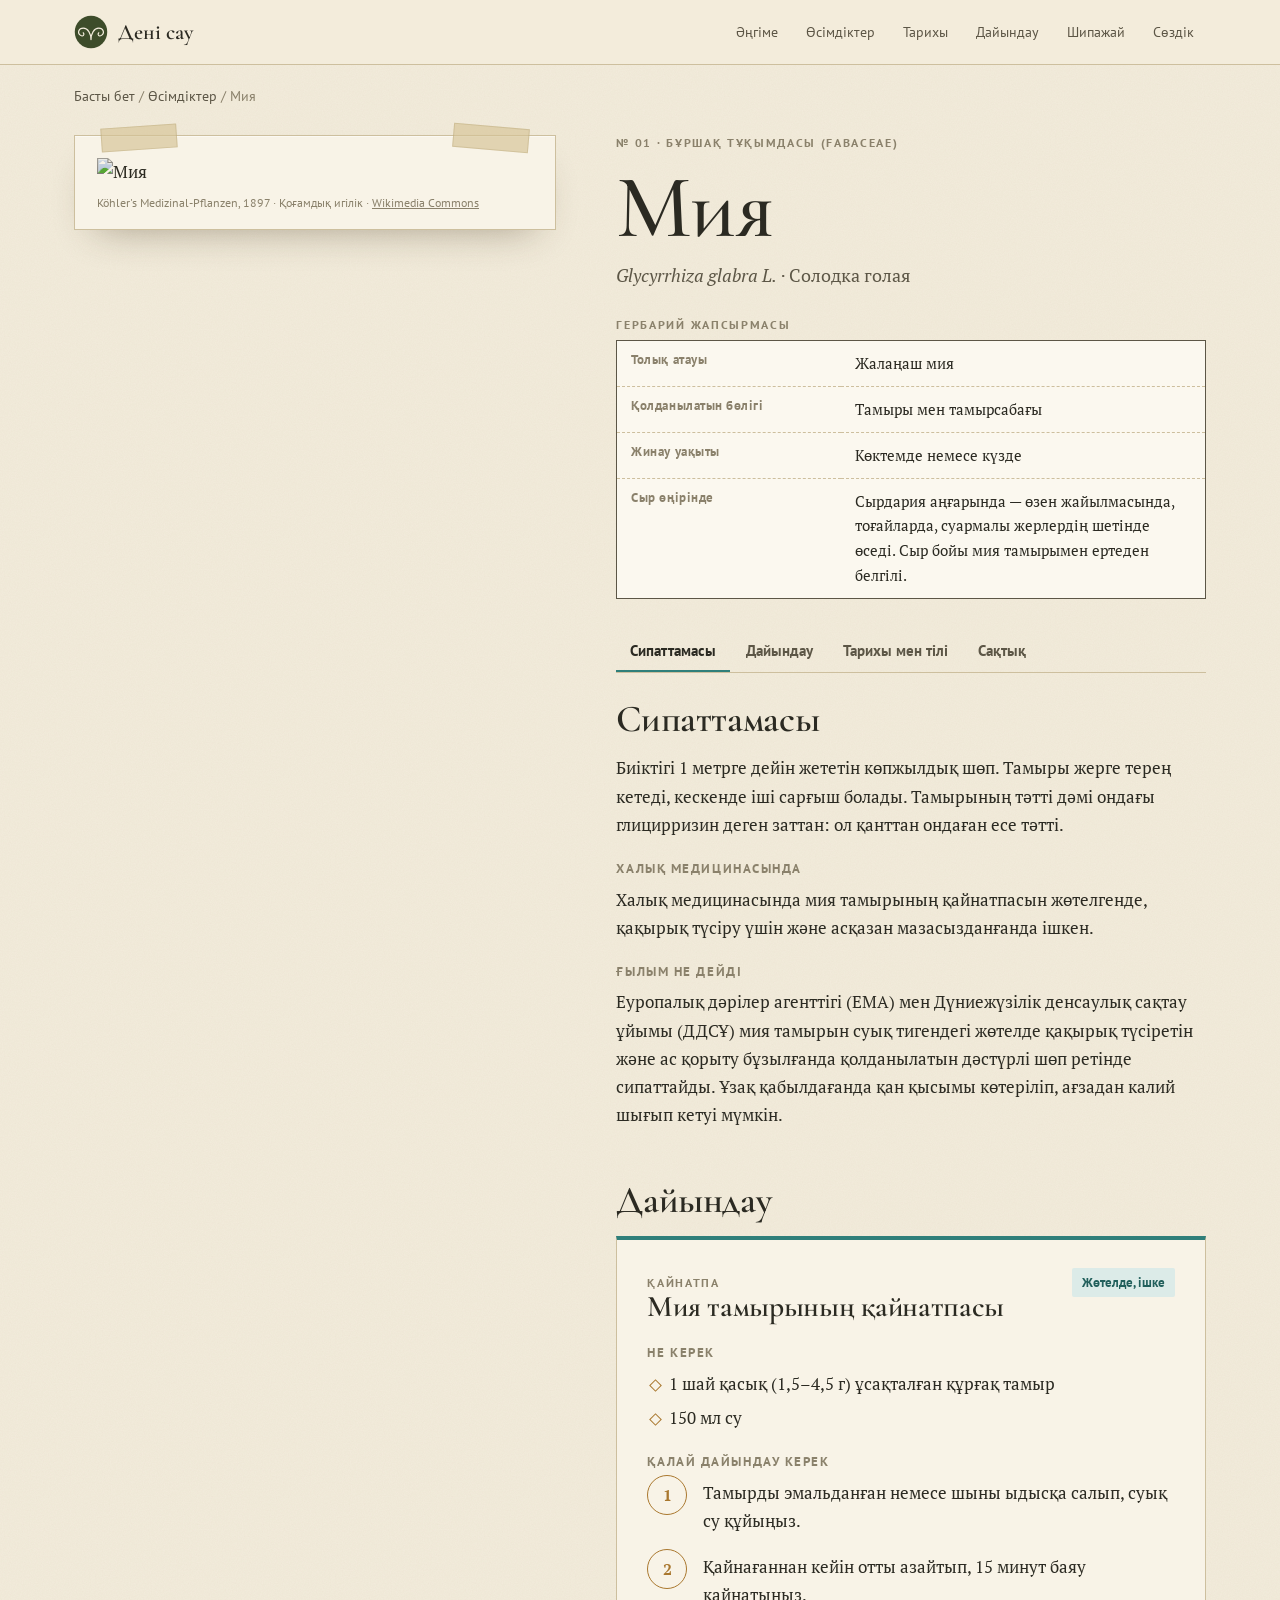
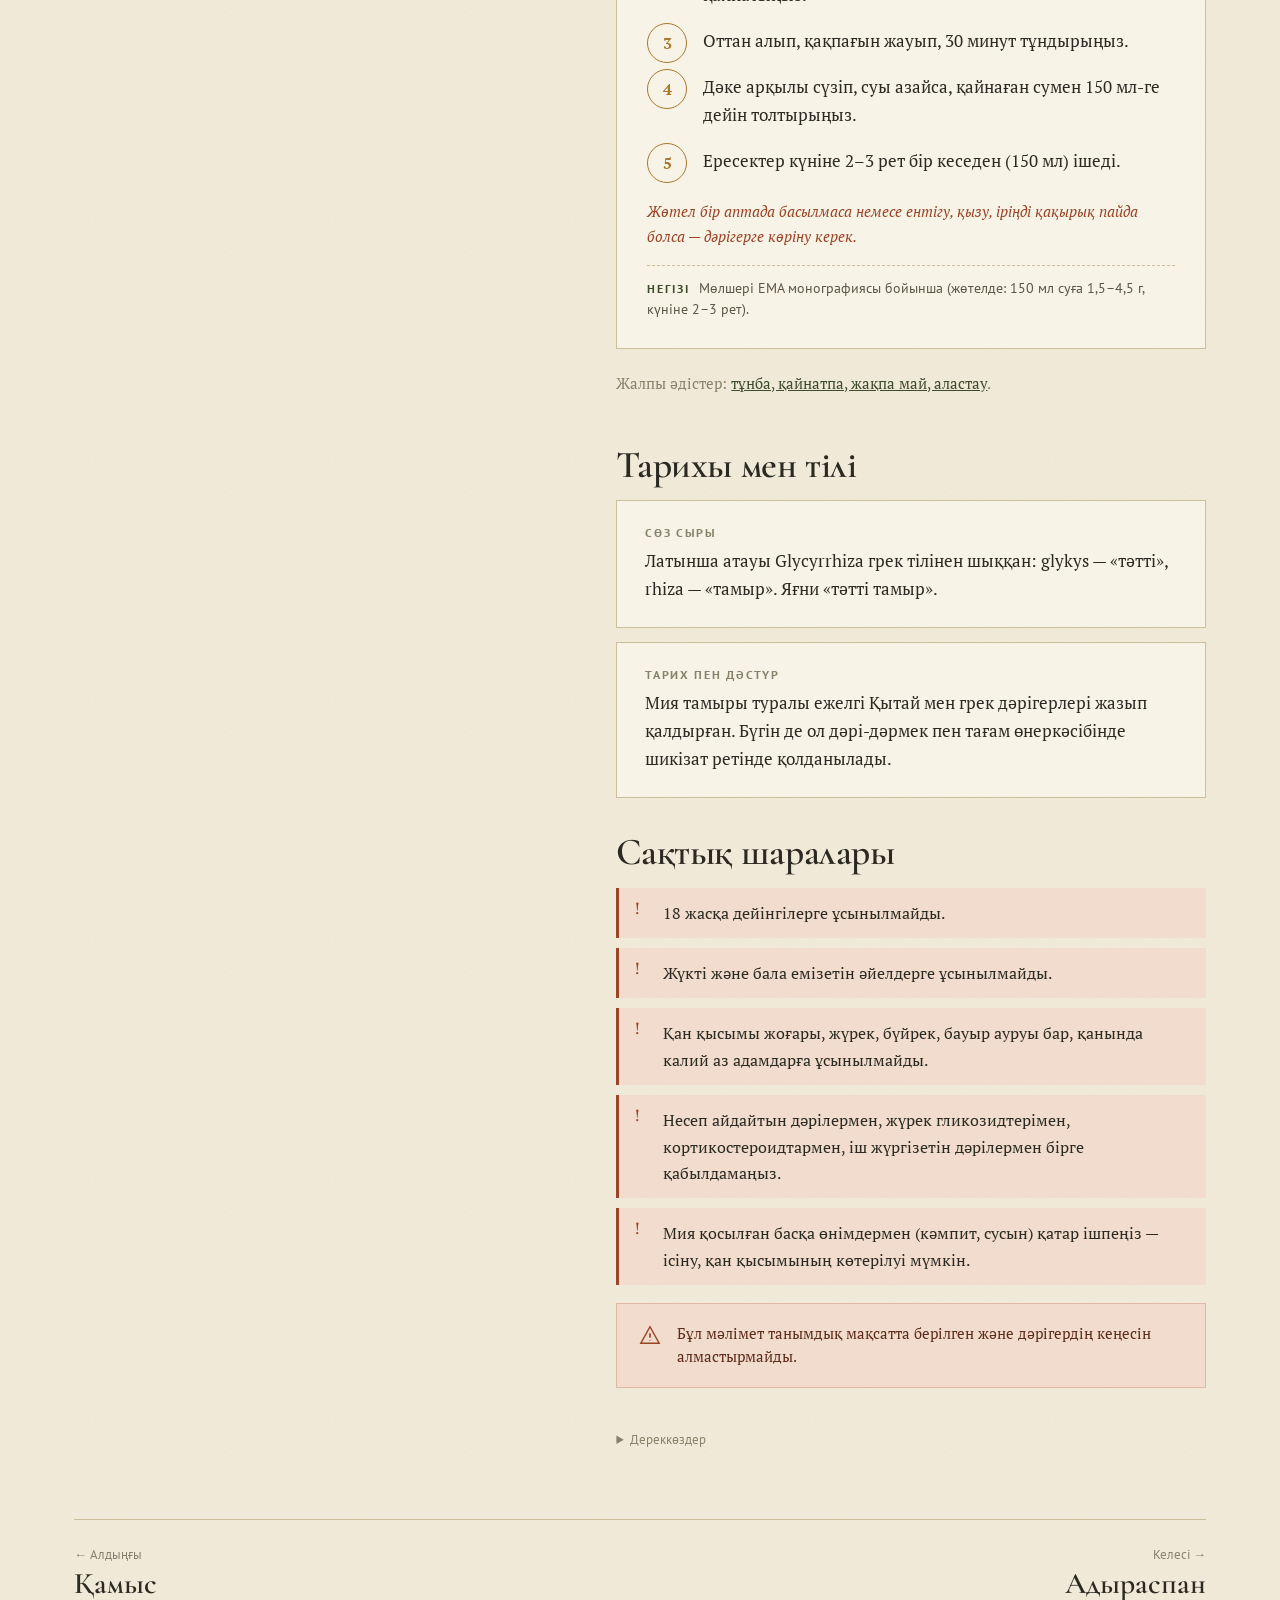
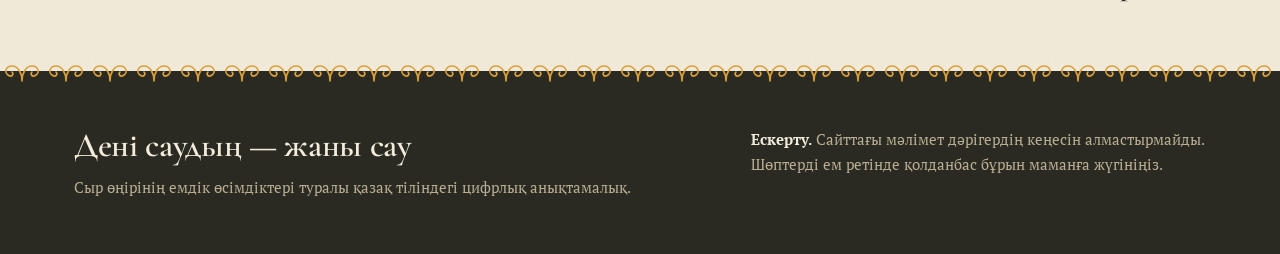
==== commit e51004d9: "Анимациялық әңгіме «Ауырып, жазылды» (мия және жөтел), түсті акценттер мен қозғалыс Co-Authored-By: " ====
--- a/plant.html
+++ b/plant.html
@@ -7,7 +7,7 @@
   <link rel="preconnect" href="https://fonts.googleapis.com">
   <link rel="preconnect" href="https://fonts.gstatic.com" crossorigin>
   <link href="https://fonts.googleapis.com/css2?family=Cormorant+Garamond:ital,wght@0,500;0,600;0,700;1,500&family=PT+Sans:wght@400;700&family=PT+Serif:ital,wght@0,400;0,700;1,400&display=swap" rel="stylesheet">
-  <link rel="stylesheet" href="css/style.css?v=6">
+  <link rel="stylesheet" href="css/style.css?v=8">
   <link rel="icon" href="data:image/svg+xml,%3Csvg xmlns='http://www.w3.org/2000/svg' viewBox='0 0 44 44'%3E%3Ccircle cx='22' cy='22' r='21' fill='%233d4c2a'/%3E%3Cpath d='M22 32C22 22 26 14 32 14S40 20 36 23 30 22 32 20M22 32C22 22 18 14 12 14S4 20 8 23 14 22 12 20' fill='none' stroke='%23f3ecdc' stroke-width='2.2' stroke-linecap='round'/%3E%3C/svg%3E">
 </head>
 <body>
@@ -26,6 +26,7 @@
       <b>Дені сау</b>
     </a>
     <nav class="nav-links" id="navLinks">
+      <a href="index.html#angime">Әңгіме</a>
       <a href="index.html#osimdikter">Өсімдіктер</a>
       <a href="index.html#tarih">Тарихы</a>
       <a href="index.html#adister">Дайындау</a>
@@ -52,7 +53,7 @@
   </div>
 </footer>
 
-<script src="js/data.js?v=6"></script>
-<script src="js/plant.js?v=6"></script>
+<script src="js/data.js?v=8"></script>
+<script src="js/plant.js?v=8"></script>
 </body>
 </html>
--- a/css/style.css
+++ b/css/style.css
@@ -223,6 +223,25 @@
 .shipa .box { background: var(--card); border: 1px solid var(--line); padding: 26px 28px; }
 .shipa h3 { font-size: 30px; margin-bottom: 10px; }
 .shipa ul { margin: 0; padding-left: 20px; color: var(--ink-soft); }
+
+/* Шипалы балшық */
+.mud { margin-top: 36px; background: #3b3329 var(--grain); color: #e9e0cb; padding: 44px 46px 30px; border: 1px solid #2a241c; }
+.mud .label { color: #b9a982; }
+.mud-head { display: grid; grid-template-columns: 0.8fr 1.2fr; gap: 40px; align-items: end; }
+.mud-head h3 { font-size: clamp(40px, 5vw, 60px); color: #f6efdd; margin-top: 8px; }
+.mud-head p { margin: 0; color: #d9cfb6; font-size: 18px; }
+.mud-facts { display: flex; flex-wrap: wrap; gap: 14px 48px; margin: 32px 0; padding: 22px 0; border-top: 1px solid #574c3e; border-bottom: 1px solid #574c3e; }
+.mud-facts b { display: block; font: 600 36px/1 var(--display); color: #e2c48a; }
+.mud-facts span { font: 13px/1.4 var(--label); color: #b9ad94; }
+.mud-cols { display: grid; grid-template-columns: repeat(3, 1fr); gap: 36px; }
+.mud-cols h4 { font: 600 26px/1.15 var(--display); color: #f6efdd; margin: 0 0 12px; }
+.mud-cols p, .mud-cols li { font-size: 16px; color: #d9cfb6; }
+.mud-cols b { color: #f3e7c9; }
+.mud-cols ul { margin: 0 0 1em; padding-left: 20px; }
+.mud-warn { margin-top: 26px; padding: 16px 20px; border-left: 3px solid #d08a5f; background: rgba(0, 0, 0, 0.18); font-size: 15px; line-height: 1.55; color: #eadfc6; }
+.mud-warn b { color: #f0b48d; }
+.refs-dark, .refs-dark a { color: #a89c82; }
+.refs-dark summary:hover { color: #d9cfb6; }
 
 /* Сөздік */
 .gloss { display: grid; grid-template-columns: repeat(auto-fill, minmax(300px, 1fr)); gap: 0; border-top: 1px solid var(--line); }
@@ -337,6 +356,7 @@
   .hero .wrap { grid-template-columns: 1fr; gap: 40px; }
   .hero .sheet { max-width: 460px; margin: 0 auto; }
   .methods { grid-template-columns: 1fr; }
+  .mud-cols { grid-template-columns: 1fr 1fr; }
   .m-tabs { position: static; flex-direction: row; overflow-x: auto; gap: 6px; }
   .m-tab { border-left: 0; border-bottom: 2px solid var(--line); white-space: nowrap; font-size: 18px; }
   .m-tab small { display: none; }
@@ -372,9 +392,133 @@
   .m-panel, .quiz, .recipe { padding: 24px 20px; }
   .m-panel h3 { font-size: 32px; }
   .shipa { grid-template-columns: 1fr; }
+  .mud { padding: 30px 20px 22px; }
+  .mud-head { grid-template-columns: 1fr; gap: 14px; }
+  .mud-cols { grid-template-columns: 1fr; gap: 10px; }
+  .mud-facts { gap: 14px 28px; }
+  .mud-facts b { font-size: 28px; }
   .q-body { grid-template-columns: 1fr; }
   .q-img { max-width: 180px; }
   .sources { columns: 1; }
   footer .wrap { grid-template-columns: 1fr; }
   .p-nav a b { font-size: 22px; }
 }
+
+/* ================= Түсті акценттер мен қозғалыс ================= */
+:root {
+  --turq: #2f7f7a;
+  --turq-dark: #22605c;
+  --saffron: #d9a03a;
+  --terra: #b5532f;
+  --qm-saffron: url("data:image/svg+xml,%3Csvg xmlns='http://www.w3.org/2000/svg' width='44' height='22' viewBox='0 0 44 22'%3E%3Cpath d='M22 21C22 13 26 6 32 6S40 12 36 15 30 14 32 12M22 21C22 13 18 6 12 6S4 12 8 15 14 14 12 12' fill='none' stroke='%23d9a03a' stroke-width='1.6' stroke-linecap='round'/%3E%3C/svg%3E");
+  --qm-turq: url("data:image/svg+xml,%3Csvg xmlns='http://www.w3.org/2000/svg' width='44' height='22' viewBox='0 0 44 22'%3E%3Cpath d='M22 21C22 13 26 6 32 6S40 12 36 15 30 14 32 12M22 21C22 13 18 6 12 6S4 12 8 15 14 14 12 12' fill='none' stroke='%232f7f7a' stroke-width='1.6' stroke-linecap='round'/%3E%3C/svg%3E");
+}
+
+/* Орнамент жолағы — ақырын жылжиды */
+.ornament { height: 22px; opacity: 1; background: var(--qm-saffron) 0 0 / 44px 22px repeat-x; animation: drift 40s linear infinite; }
+.ornament.turq { background-image: var(--qm-turq); animation-direction: reverse; }
+@keyframes drift { to { background-position: 440px 0; } }
+footer { position: relative; }
+footer::before { content: ""; position: absolute; left: 0; right: 0; top: -11px; height: 22px; background: var(--qm-saffron) 0 0 / 44px 22px repeat-x; }
+
+/* Басты бет */
+.hero { position: relative; overflow: hidden; }
+.hero::before {
+  content: ""; position: absolute; width: 620px; height: 620px; right: -140px; top: -120px; border-radius: 50%;
+  background: radial-gradient(circle, rgba(217, 160, 58, 0.22), rgba(217, 160, 58, 0) 68%); pointer-events: none;
+}
+.hero::after {
+  content: ""; position: absolute; width: 520px; height: 520px; left: -200px; bottom: -260px; border-radius: 50%;
+  background: radial-gradient(circle, rgba(47, 127, 122, 0.16), rgba(47, 127, 122, 0) 68%); pointer-events: none;
+}
+.hero .wrap { position: relative; z-index: 1; }
+.hero .label { color: var(--terra); }
+.hero h1 em { color: var(--turq); position: relative; display: inline-block; }
+.swash { position: absolute; left: -2%; bottom: -0.16em; width: 104%; height: 0.32em; overflow: visible; }
+.swash path { fill: none; stroke: var(--saffron); stroke-width: 5; stroke-linecap: round; stroke-dasharray: 600; stroke-dashoffset: 600; animation: swash 1.6s 0.5s ease forwards; }
+@keyframes swash { to { stroke-dashoffset: 0; } }
+.hero .sheet { transition: transform 0.1s linear; will-change: transform; }
+.hero-stats b { color: var(--terra); }
+.hero-stats div:nth-child(2) b { color: var(--turq); }
+.btn.primary { background: var(--turq-dark); border-color: var(--turq-dark); }
+.btn.primary:hover { background: var(--ink); border-color: var(--ink); }
+.btn:hover { transform: translateY(-2px); }
+
+/* Ұшып жүрген жапырақтар */
+.floaters { position: absolute; inset: 0; pointer-events: none; z-index: 0; }
+.floaters svg { position: absolute; width: 22px; height: 22px; opacity: 0.55; animation: float 16s ease-in-out infinite; }
+.floaters svg:nth-child(1) { left: 6%; top: 18%; color: var(--sage); }
+.floaters svg:nth-child(2) { left: 46%; top: 10%; color: var(--saffron); animation-delay: -4s; animation-duration: 19s; }
+.floaters svg:nth-child(3) { left: 38%; top: 78%; color: var(--turq); animation-delay: -8s; }
+.floaters svg:nth-child(4) { left: 92%; top: 70%; color: var(--terra); animation-delay: -2s; animation-duration: 21s; }
+.floaters svg:nth-child(5) { left: 56%; top: 52%; color: var(--sage); animation-delay: -11s; width: 16px; height: 16px; }
+.floaters svg:nth-child(6) { left: 18%; top: 88%; color: var(--saffron); animation-delay: -6s; width: 16px; height: 16px; }
+@keyframes float {
+  0%, 100% { transform: translate(0, 0) rotate(0deg); }
+  25% { transform: translate(18px, -26px) rotate(40deg); }
+  50% { transform: translate(-10px, -48px) rotate(90deg); }
+  75% { transform: translate(-22px, -18px) rotate(140deg); }
+}
+
+/* Бөлім нөмірлері — әрқайсысы өз түсінде */
+#osimdikter .sec-num { color: var(--terra); }
+#tarih .sec-num { color: var(--turq); }
+#adister .sec-num { color: var(--saffron); }
+#karta .sec-num { color: var(--sage); }
+#sozdik .sec-num { color: var(--terra); }
+.sec-head.reveal .sec-num { transition: transform 0.9s cubic-bezier(.2, .8, .2, 1.2), opacity 0.9s; transform: translateY(20px) scale(0.8); opacity: 0; }
+.sec-head.reveal.in .sec-num { transform: none; opacity: 1; }
+.sec-head .label { color: var(--turq); }
+
+/* Карточкалар — бөлігіне қарай түсті белгі */
+.card { position: relative; }
+.card.reveal { transition: opacity 0.7s ease, transform 0.7s ease, box-shadow 0.25s ease; }
+.card.reveal.in { transition: transform 0.25s ease, box-shadow 0.25s ease, opacity 0.7s ease; }
+.card::before { content: ""; position: absolute; left: -1px; right: -1px; top: -1px; height: 4px; background: var(--sage); }
+.card[data-part="тамыр"]::before { background: var(--terra); }
+.card[data-part="гүл"]::before { background: var(--saffron); }
+.card[data-part="тұқым"]::before { background: var(--turq); }
+.card[data-part="бұтақ"]::before, .card[data-part="сабақ"]::before { background: var(--ochre); }
+.card .pic img { transition: transform 0.5s ease; }
+.card:hover .pic img { transform: scale(1.05); }
+.card:hover h3 { color: var(--turq-dark); }
+.card .part { font: 600 11px/1 var(--label); letter-spacing: 0.08em; text-transform: uppercase; color: var(--ink-faint); }
+.chip.on { background: var(--turq-dark); border-color: var(--turq-dark); }
+.chip:hover:not(.on) { border-color: var(--turq); color: var(--turq-dark); }
+
+/* Тарих — нүктелер боялады */
+.t-item::after { transition: background 0.6s 0.3s, transform 0.6s 0.3s; }
+.t-item.in::after { background: var(--saffron); transform: scale(1.25); }
+.t-item:nth-child(even) .t-when { color: var(--turq); }
+.t-item:nth-child(even).in::after { background: var(--turq); border-color: var(--turq); }
+.quote { border-left-color: var(--terra); }
+
+/* Әдістер — нөмірлер кезекпен шығады */
+.m-tab.on { border-left-color: var(--saffron); }
+.m-panel { border-top: 4px solid var(--saffron); }
+.m-panel ol.steps li { animation: stepIn 0.5s ease both; }
+.m-panel ol.steps li:nth-child(2) { animation-delay: 0.08s; }
+.m-panel ol.steps li:nth-child(3) { animation-delay: 0.16s; }
+.m-panel ol.steps li:nth-child(4) { animation-delay: 0.24s; }
+.m-panel ol.steps li:nth-child(5) { animation-delay: 0.32s; }
+@keyframes stepIn { from { opacity: 0; transform: translateX(-12px); } to { opacity: 1; transform: none; } }
+.m-panel ol.steps li::before { background: #fbf3df; border-color: var(--saffron); color: var(--terra); }
+
+/* Сөздік */
+.g-item { transition: background 0.2s, padding-left 0.2s; }
+.g-item:hover { background: rgba(47, 127, 122, 0.07); padding-left: 12px; }
+.g-item .ru { color: var(--turq); }
+
+/* Өсімдік беті */
+.recipe { border-top: 4px solid var(--turq); }
+.recipe .use { background: #dcebe8; color: var(--turq-dark); }
+.p-tabs a.on { border-bottom-color: var(--turq); }
+
+@media (prefers-reduced-motion: reduce) {
+  .ornament, .floaters svg, .swash path, .m-panel ol.steps li { animation: none !important; }
+  .swash path { stroke-dashoffset: 0; }
+}
+@media (max-width: 760px) {
+  .floaters svg:nth-child(n+4) { display: none; }
+  .hero::before { width: 380px; height: 380px; right: -160px; }
+}
